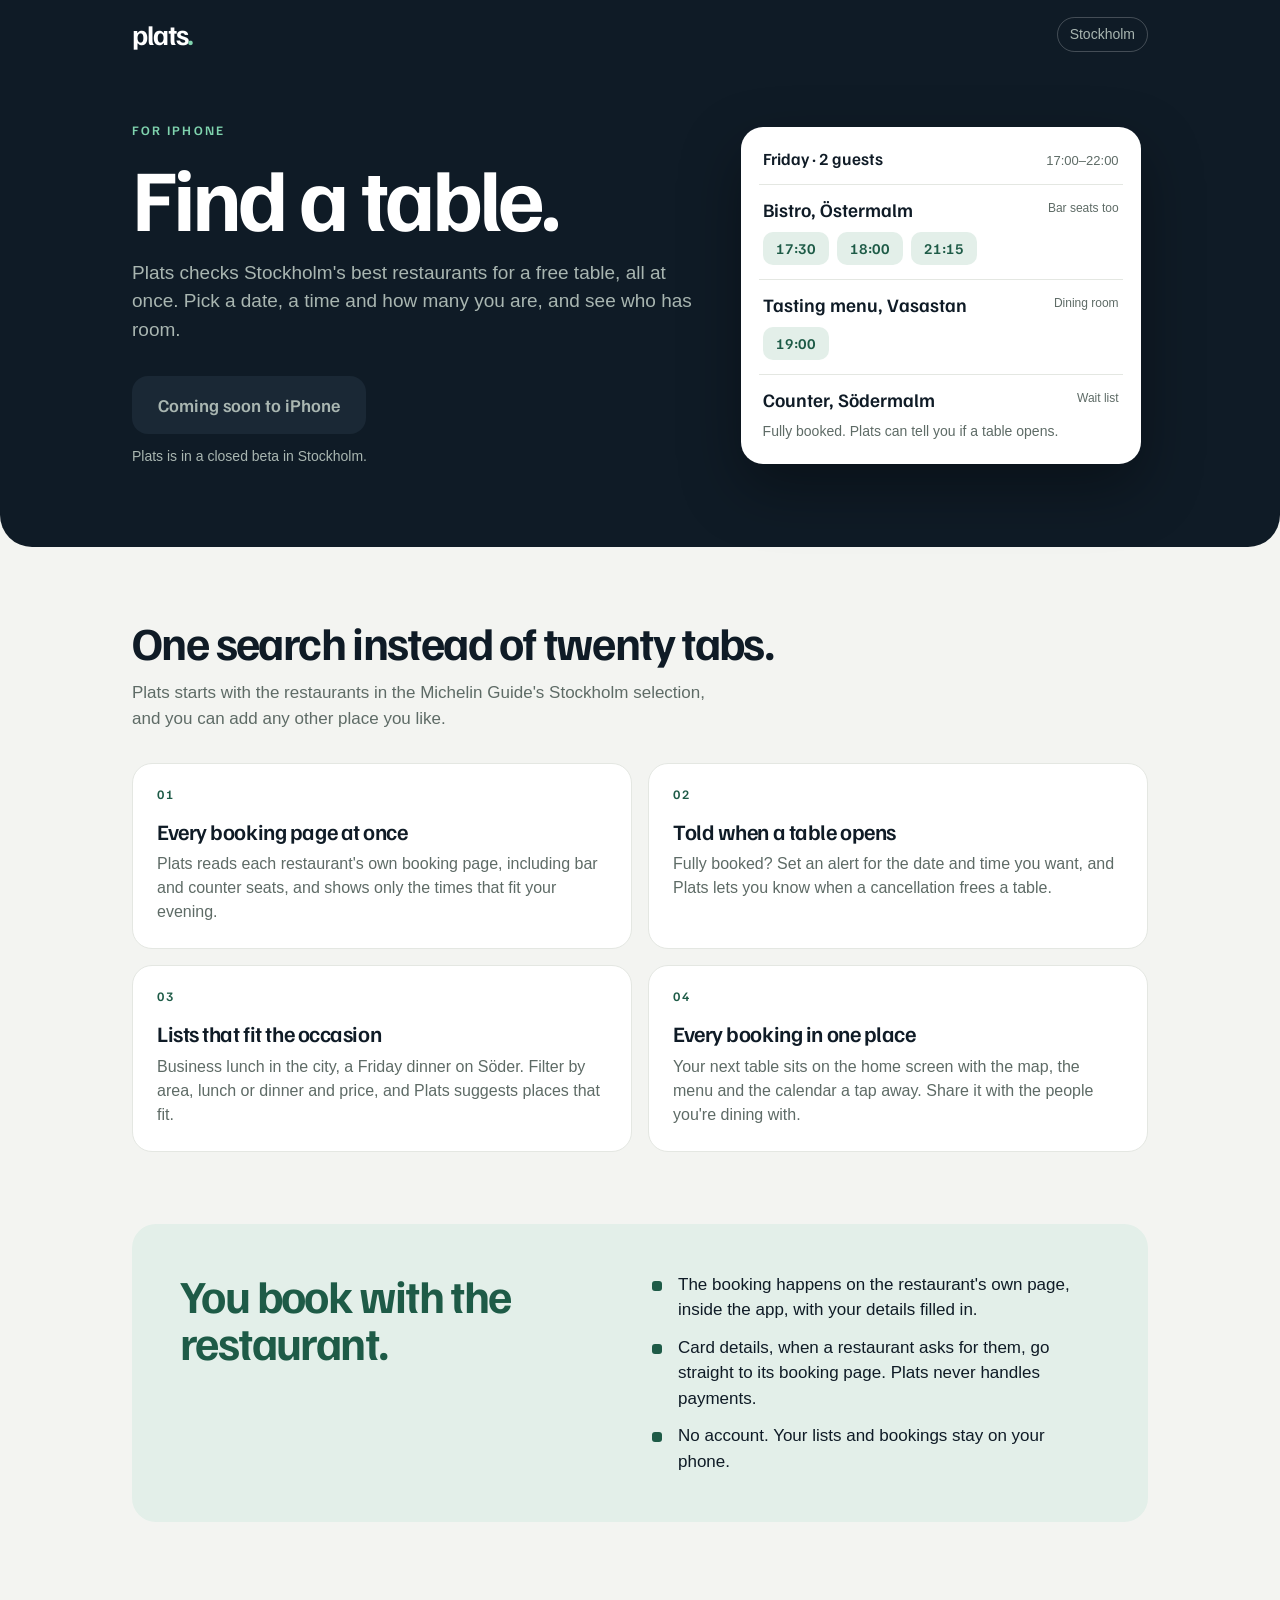
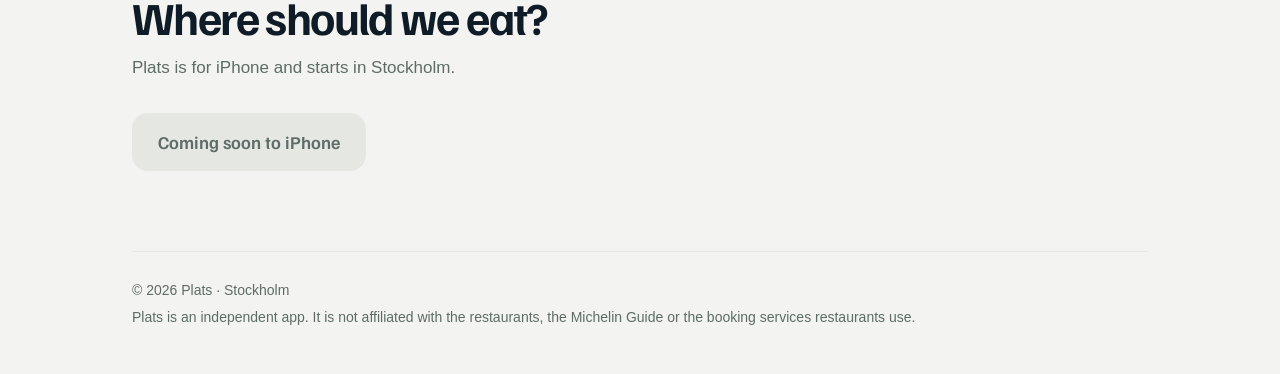
==== index.html @ fffbd5fb "Landing page, shared-booking page and app-link file for getplats.com Co-Authored-By: Claude Opus 5.5" ====
<!doctype html>
<html lang="en">
<head>
<meta charset="utf-8">
<meta name="viewport" content="width=device-width, initial-scale=1, viewport-fit=cover">
<title>Plats · Find a table in Stockholm</title>
<meta name="description" content="Plats checks Stockholm's best restaurants for a free table, all at once. Pick a date, a time and a party size, and see who has room.">
<meta name="theme-color" content="#0F1B26">
<meta property="og:title" content="Plats · Find a table in Stockholm">
<meta property="og:description" content="Every booking page on your list, checked at once.">
<meta property="og:image" content="https://getplats.com/assets/icon-512.png">
<meta property="og:url" content="https://getplats.com/">
<link rel="icon" href="assets/favicon-32.png" sizes="32x32">
<link rel="apple-touch-icon" href="assets/apple-touch-icon.png">
<link rel="preload" href="assets/fonts/FamiljenGrotesk-Bold.woff2" as="font" type="font/woff2" crossorigin>
<link rel="stylesheet" href="assets/site.css">
<script src="assets/config.js" defer></script>
</head>
<body>

<header class="hero">
  <div class="wrap">
    <div class="bar">
      <a class="wordmark" href="/">plats<i>.</i></a>
      <span class="pill">Stockholm</span>
    </div>

    <div class="hero-grid">
      <div>
        <p class="eyebrow">For iPhone</p>
        <h1>Find a table.</h1>
        <p class="lead">Plats checks Stockholm's best restaurants for a free table, all at once. Pick a date, a time and how many you are, and see who has room.</p>
        <a class="cta" data-get-app aria-disabled="true">
          <svg viewBox="0 0 20 20" aria-hidden="true"><path d="M10 3v10m0 0l-4-4m4 4l4-4M4 17h12" fill="none" stroke="currentColor" stroke-width="2" stroke-linecap="round" stroke-linejoin="round"/></svg>
          <span data-label>Coming soon to iPhone</span>
        </a>
        <p class="cta-note" data-get-app-note>Plats is in a closed beta in Stockholm.</p>
      </div>

      <div class="sample" aria-label="An example of search results">
        <div class="sample-head"><b>Friday · 2 guests</b><span>17:00–22:00</span></div>
        <div class="row">
          <div class="row-name">Bistro, Östermalm <small>Bar seats too</small></div>
          <div class="chips"><span class="chip">17:30</span><span class="chip">18:00</span><span class="chip">21:15</span></div>
        </div>
        <div class="row">
          <div class="row-name">Tasting menu, Vasastan <small>Dining room</small></div>
          <div class="chips"><span class="chip">19:00</span></div>
        </div>
        <div class="row">
          <div class="row-name">Counter, Södermalm <small>Wait list</small></div>
          <div class="row-muted">Fully booked. Plats can tell you if a table opens.</div>
        </div>
      </div>
    </div>
  </div>
</header>

<main class="wrap">
  <section>
    <h2>One search instead of twenty tabs.</h2>
    <p class="section-lead">Plats starts with the restaurants in the Michelin Guide's Stockholm selection, and you can add any other place you like.</p>
    <div class="features">
      <div class="feature">
        <div class="feature-num">01</div>
        <h3>Every booking page at once</h3>
        <p>Plats reads each restaurant's own booking page, including bar and counter seats, and shows only the times that fit your evening.</p>
      </div>
      <div class="feature">
        <div class="feature-num">02</div>
        <h3>Told when a table opens</h3>
        <p>Fully booked? Set an alert for the date and time you want, and Plats lets you know when a cancellation frees a table.</p>
      </div>
      <div class="feature">
        <div class="feature-num">03</div>
        <h3>Lists that fit the occasion</h3>
        <p>Business lunch in the city, a Friday dinner on Söder. Filter by area, lunch or dinner and price, and Plats suggests places that fit.</p>
      </div>
      <div class="feature">
        <div class="feature-num">04</div>
        <h3>Every booking in one place</h3>
        <p>Your next table sits on the home screen with the map, the menu and the calendar a tap away. Share it with the people you're dining with.</p>
      </div>
    </div>
  </section>

  <section>
    <div class="band">
      <h2>You book with the restaurant.</h2>
      <ul>
        <li>The booking happens on the restaurant's own page, inside the app, with your details filled in.</li>
        <li>Card details, when a restaurant asks for them, go straight to its booking page. Plats never handles payments.</li>
        <li>No account. Your lists and bookings stay on your phone.</li>
      </ul>
    </div>
  </section>

  <section class="closing">
    <h2>Where should we eat?</h2>
    <p class="section-lead">Plats is for iPhone and starts in Stockholm.</p>
    <a class="cta on-light" data-get-app aria-disabled="true">
      <svg viewBox="0 0 20 20" aria-hidden="true"><path d="M10 3v10m0 0l-4-4m4 4l4-4M4 17h12" fill="none" stroke="currentColor" stroke-width="2" stroke-linecap="round" stroke-linejoin="round"/></svg>
      <span data-label>Coming soon to iPhone</span>
    </a>
  </section>

  <footer>
    <p>© 2026 Plats · Stockholm</p>
    <p>Plats is an independent app. It is not affiliated with the restaurants, the Michelin Guide or the booking services restaurants use.</p>
  </footer>
</main>

</body>
</html>
---- assets/site.css ----
@font-face { font-family: "Familjen Grotesk"; src: url("fonts/FamiljenGrotesk-Medium.woff2") format("woff2"); font-weight: 500; font-display: swap; }
@font-face { font-family: "Familjen Grotesk"; src: url("fonts/FamiljenGrotesk-SemiBold.woff2") format("woff2"); font-weight: 600; font-display: swap; }
@font-face { font-family: "Familjen Grotesk"; src: url("fonts/FamiljenGrotesk-Bold.woff2") format("woff2"); font-weight: 700; font-display: swap; }

:root {
  --ink: #0F1B26;
  --ink-2: #1A2835;
  --pine: #1E5B47;
  --mint: #7FD3AE;
  --pine-tint: #E3EFE9;
  --ground: #F3F4F1;
  --card: #FFFFFF;
  --line: #E4E7E2;
  --text: #0F1B26;
  --muted: #5E6B66;
  --on-ink: #FFFFFF;
  --on-ink-muted: #A9B6B1;
  --display: "Familjen Grotesk", ui-sans-serif, system-ui, sans-serif;
  --body: -apple-system, BlinkMacSystemFont, "SF Pro Text", "Segoe UI", Roboto, "Helvetica Neue", Arial, sans-serif;
  color-scheme: light;
}

* { box-sizing: border-box; }
html { -webkit-text-size-adjust: 100%; }
body {
  margin: 0;
  background: var(--ground);
  color: var(--text);
  font: 17px/1.5 var(--body);
  -webkit-font-smoothing: antialiased;
}
a { color: var(--pine); }
img { max-width: 100%; display: block; }

.wrap { width: 100%; max-width: 1080px; margin: 0 auto; padding: 0 20px; }

/* Top bar */
.bar { display: flex; align-items: center; justify-content: space-between; height: 68px; }
.wordmark { font: 700 28px/1 var(--display); letter-spacing: -0.04em; color: inherit; text-decoration: none; }
.wordmark i { font-style: normal; color: var(--mint); }
.pill { font-size: 14px; padding: 6px 12px; border-radius: 999px; border: 1px solid rgba(255,255,255,0.22); color: var(--on-ink-muted); white-space: nowrap; }

/* Ink hero */
.hero { background: var(--ink); color: var(--on-ink); border-radius: 0 0 32px 32px; padding-bottom: 56px; }
.hero-grid { display: grid; gap: 40px; align-items: center; padding-top: 32px; }
.eyebrow { font: 600 13px/1 var(--display); letter-spacing: 0.16em; text-transform: uppercase; color: var(--mint); margin: 0 0 18px; }
h1 { font: 700 clamp(48px, 11vw, 88px)/0.95 var(--display); letter-spacing: -0.045em; margin: 0 0 20px; }
.lead { font-size: 19px; color: var(--on-ink-muted); max-width: 30em; margin: 0 0 32px; }

.cta { display: inline-flex; align-items: center; gap: 12px; min-height: 58px; padding: 0 26px; border-radius: 16px;
  background: var(--mint); color: var(--ink); font: 600 18px/1 var(--display); text-decoration: none; }
.cta svg { width: 20px; height: 20px; flex: none; }
.cta[aria-disabled="true"] { background: var(--ink-2); color: var(--on-ink-muted); cursor: default; }
.cta[aria-disabled="true"] svg { display: none; }
.cta.on-light { background: var(--pine); color: #fff; }
.cta.on-light[aria-disabled="true"] { background: var(--line); color: var(--muted); }
.cta-note { font-size: 14px; color: var(--on-ink-muted); margin: 12px 0 0; }

/* The sample result card in the hero */
.sample { background: var(--card); color: var(--text); border-radius: 22px; padding: 18px; box-shadow: 0 24px 60px rgba(0,0,0,0.35); max-width: 400px; width: 100%; justify-self: center; }
.sample-head { display: flex; justify-content: space-between; align-items: baseline; padding: 4px 4px 14px; border-bottom: 1px solid var(--line); }
.sample-head b { font: 600 17px/1.2 var(--display); }
.sample-head span { font-size: 13px; color: var(--muted); }
.row { padding: 14px 4px; border-bottom: 1px solid var(--line); }
.row:last-child { border-bottom: 0; padding-bottom: 4px; }
.row-name { display: flex; justify-content: space-between; gap: 8px; font: 600 19px/1.2 var(--display); margin-bottom: 10px; }
.row-name small { font: 400 12px/1.6 var(--body); color: var(--muted); white-space: nowrap; }
.chips { display: flex; flex-wrap: wrap; gap: 8px; }
.chip { font: 600 15px/1 var(--display); padding: 9px 13px; border-radius: 10px; background: var(--pine-tint); color: var(--pine); }
.row-muted { font-size: 14px; color: var(--muted); }
.sample-tag { display: block; text-align: center; font-size: 12px; color: var(--on-ink-muted); margin-top: 12px; }

/* Sections */
section { padding: 72px 0 0; }
h2 { font: 700 clamp(32px, 6vw, 46px)/1.02 var(--display); letter-spacing: -0.035em; margin: 0 0 14px; }
.section-lead { color: var(--muted); max-width: 34em; margin: 0 0 32px; }
.features { display: grid; gap: 12px; }
.feature { background: var(--card); border-radius: 20px; padding: 24px; border: 1px solid var(--line); }
.feature-num { font: 600 13px/1 var(--display); letter-spacing: 0.14em; color: var(--pine); margin-bottom: 18px; }
.feature h3 { font: 600 22px/1.15 var(--display); letter-spacing: -0.02em; margin: 0 0 8px; }
.feature p { margin: 0; color: var(--muted); font-size: 16px; }

.band { background: var(--pine-tint); border-radius: 24px; padding: 32px 24px; display: grid; gap: 20px; }
.band h2 { color: var(--pine); }
.band ul { margin: 0; padding: 0; list-style: none; display: grid; gap: 12px; }
.band li { padding-left: 28px; position: relative; }
.band li::before { content: ""; position: absolute; left: 2px; top: 9px; width: 10px; height: 10px; border-radius: 3px; background: var(--pine); }

.closing { text-align: left; padding: 72px 0 24px; }

footer { border-top: 1px solid var(--line); margin-top: 56px; padding: 28px 0 40px; color: var(--muted); font-size: 14px; }
footer p { margin: 0 0 6px; }

/* Shared booking page */
.ticket-wrap { padding: 28px 0 0; }
.ticket { background: var(--card); color: var(--text); border-radius: 24px; overflow: hidden; max-width: 520px; box-shadow: 0 24px 60px rgba(0,0,0,0.30); }
.ticket-top { padding: 26px 24px 22px; }
.ticket-from { font: 600 13px/1.3 var(--display); letter-spacing: 0.14em; text-transform: uppercase; color: var(--pine); margin: 0 0 14px; }
.ticket h1 { font-size: clamp(38px, 10vw, 54px); color: var(--ink); margin: 0 0 10px; overflow-wrap: anywhere; }
.when { font: 600 22px/1.25 var(--display); letter-spacing: -0.01em; margin: 0 0 6px; }
.party { color: var(--muted); margin: 0; }
.ticket-perf { border-top: 2px dashed var(--line); margin: 0 18px; }
.ticket-actions { padding: 18px 24px 24px; display: grid; gap: 10px; }
.btn { display: flex; align-items: center; justify-content: center; gap: 10px; min-height: 52px; border-radius: 14px;
  font: 600 17px/1 var(--display); text-decoration: none; border: 1px solid var(--line); color: var(--ink); background: var(--card); cursor: pointer; }
.btn.primary { background: var(--ink); color: #fff; border-color: var(--ink); }
.btn svg { width: 18px; height: 18px; }
.ticket-note { font-size: 14px; color: var(--muted); margin: 4px 0 0; }
.get { margin-top: 28px; max-width: 520px; }
.get h2 { font-size: 30px; color: var(--on-ink); margin-bottom: 8px; }
.get p { color: var(--on-ink-muted); margin: 0 0 20px; }

@media (min-width: 820px) {
  .wrap { padding: 0 32px; }
  .hero { padding-bottom: 80px; }
  .hero-grid { grid-template-columns: 1.15fr 0.85fr; padding-top: 56px; }
  .features { grid-template-columns: 1fr 1fr; gap: 16px; }
  .band { grid-template-columns: 1fr 1fr; padding: 48px; align-items: start; }
  .ticket-layout { display: grid; grid-template-columns: 1fr 1fr; gap: 48px; align-items: center; }
  .get { margin-top: 0; }
}

@media (prefers-reduced-motion: no-preference) {
  .cta, .btn { transition: transform 0.15s ease; }
  .cta:not([aria-disabled="true"]):active, .btn:active { transform: scale(0.98); }
}
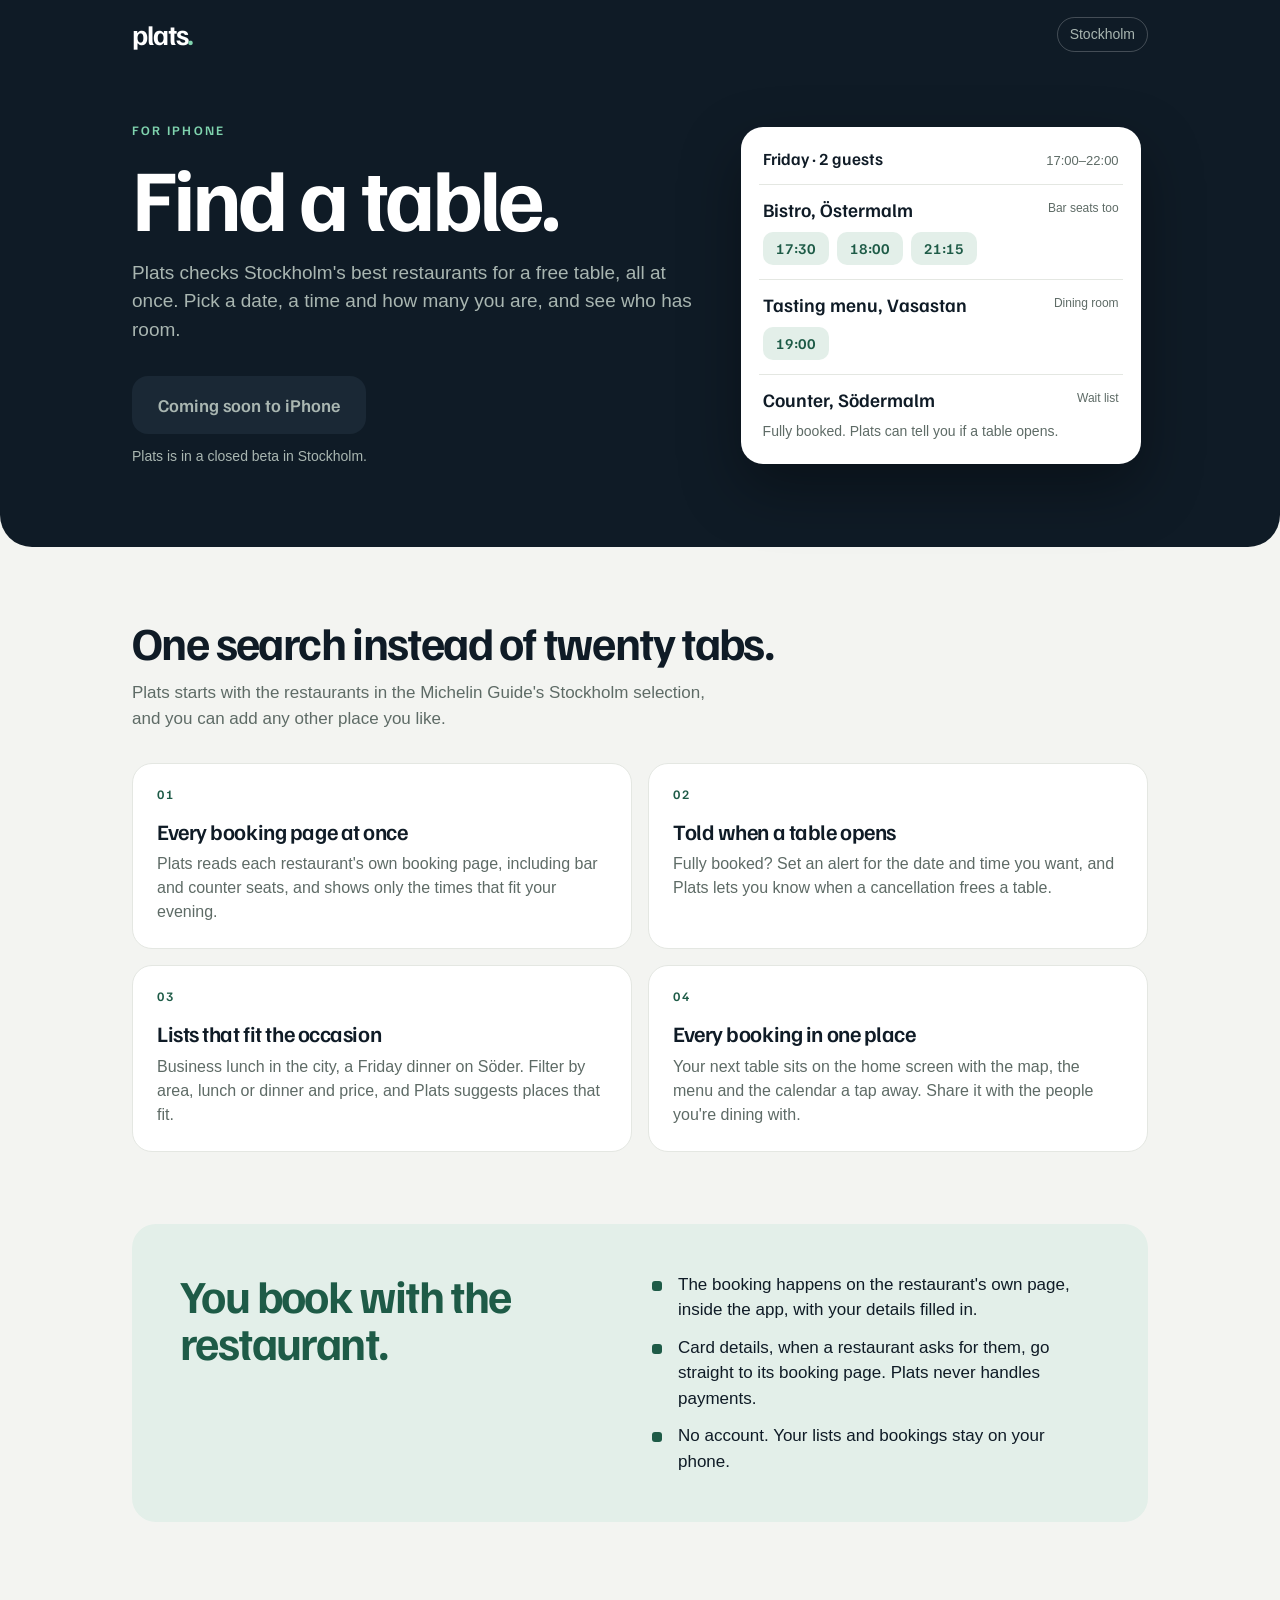
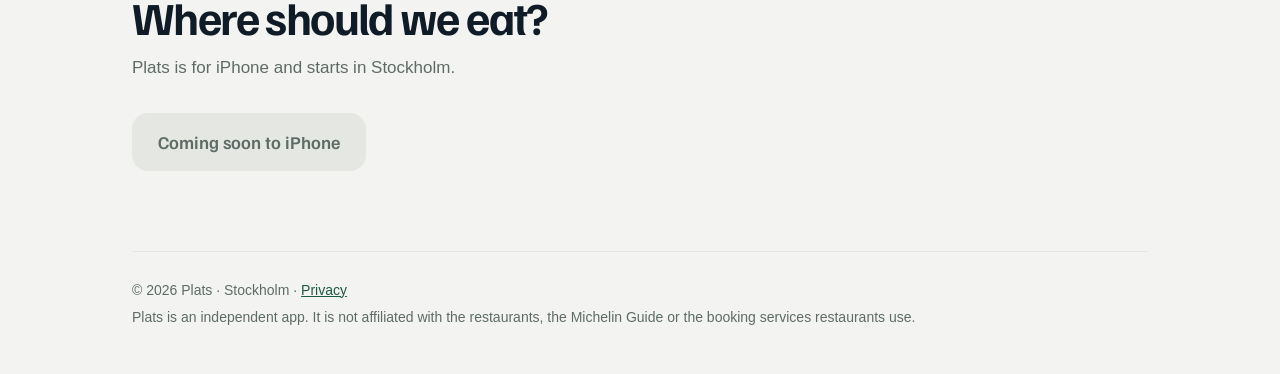
==== commit c68dd669: "Privacy policy, linked from the footer Co-Authored-By: Claude Opus 5.5 <noreply@anthropic.com> Claud" ====
--- a/index.html
+++ b/index.html
@@ -105,7 +105,7 @@
   </section>
 
   <footer>
-    <p>© 2026 Plats · Stockholm</p>
+    <p>© 2026 Plats · Stockholm · <a href="/privacy/">Privacy</a></p>
     <p>Plats is an independent app. It is not affiliated with the restaurants, the Michelin Guide or the booking services restaurants use.</p>
   </footer>
 </main>
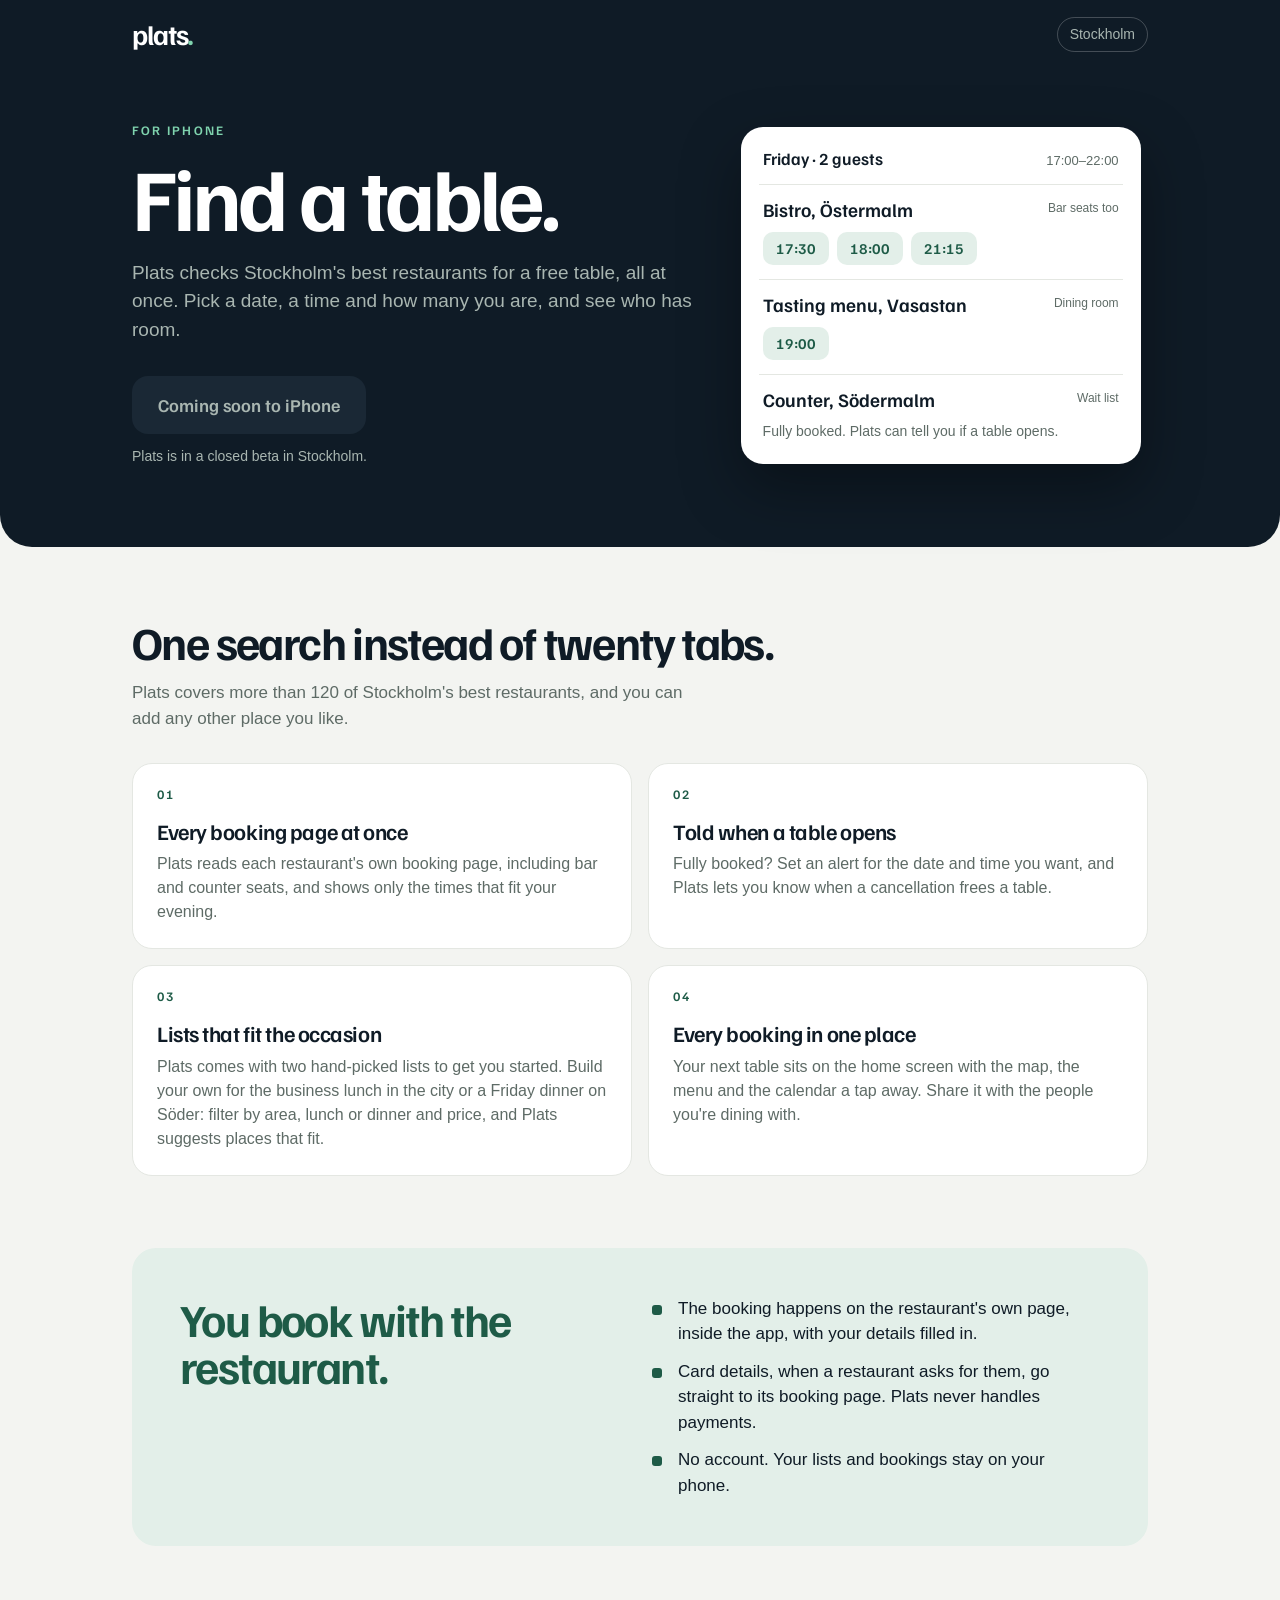
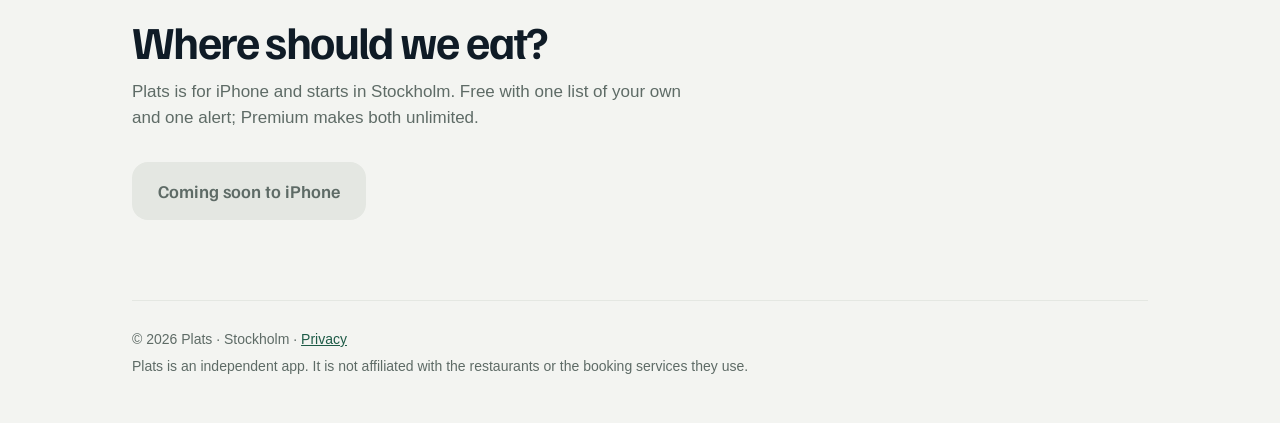
==== commit 7208bbdd: "Landing page: no Michelin mention; two hand-picked lists; free and Premium in a line Co-Authored-By:" ====
--- a/index.html
+++ b/index.html
@@ -59,7 +59,7 @@
 <main class="wrap">
   <section>
     <h2>One search instead of twenty tabs.</h2>
-    <p class="section-lead">Plats starts with the restaurants in the Michelin Guide's Stockholm selection, and you can add any other place you like.</p>
+    <p class="section-lead">Plats covers more than 120 of Stockholm's best restaurants, and you can add any other place you like.</p>
     <div class="features">
       <div class="feature">
         <div class="feature-num">01</div>
@@ -74,7 +74,7 @@
       <div class="feature">
         <div class="feature-num">03</div>
         <h3>Lists that fit the occasion</h3>
-        <p>Business lunch in the city, a Friday dinner on Söder. Filter by area, lunch or dinner and price, and Plats suggests places that fit.</p>
+        <p>Plats comes with two hand-picked lists to get you started. Build your own for the business lunch in the city or a Friday dinner on Söder: filter by area, lunch or dinner and price, and Plats suggests places that fit.</p>
       </div>
       <div class="feature">
         <div class="feature-num">04</div>
@@ -97,7 +97,7 @@
 
   <section class="closing">
     <h2>Where should we eat?</h2>
-    <p class="section-lead">Plats is for iPhone and starts in Stockholm.</p>
+    <p class="section-lead">Plats is for iPhone and starts in Stockholm. Free with one list of your own and one alert; Premium makes both unlimited.</p>
     <a class="cta on-light" data-get-app aria-disabled="true">
       <svg viewBox="0 0 20 20" aria-hidden="true"><path d="M10 3v10m0 0l-4-4m4 4l4-4M4 17h12" fill="none" stroke="currentColor" stroke-width="2" stroke-linecap="round" stroke-linejoin="round"/></svg>
       <span data-label>Coming soon to iPhone</span>
@@ -106,7 +106,7 @@
 
   <footer>
     <p>© 2026 Plats · Stockholm · <a href="/privacy/">Privacy</a></p>
-    <p>Plats is an independent app. It is not affiliated with the restaurants, the Michelin Guide or the booking services restaurants use.</p>
+    <p>Plats is an independent app. It is not affiliated with the restaurants or the booking services they use.</p>
   </footer>
 </main>
 
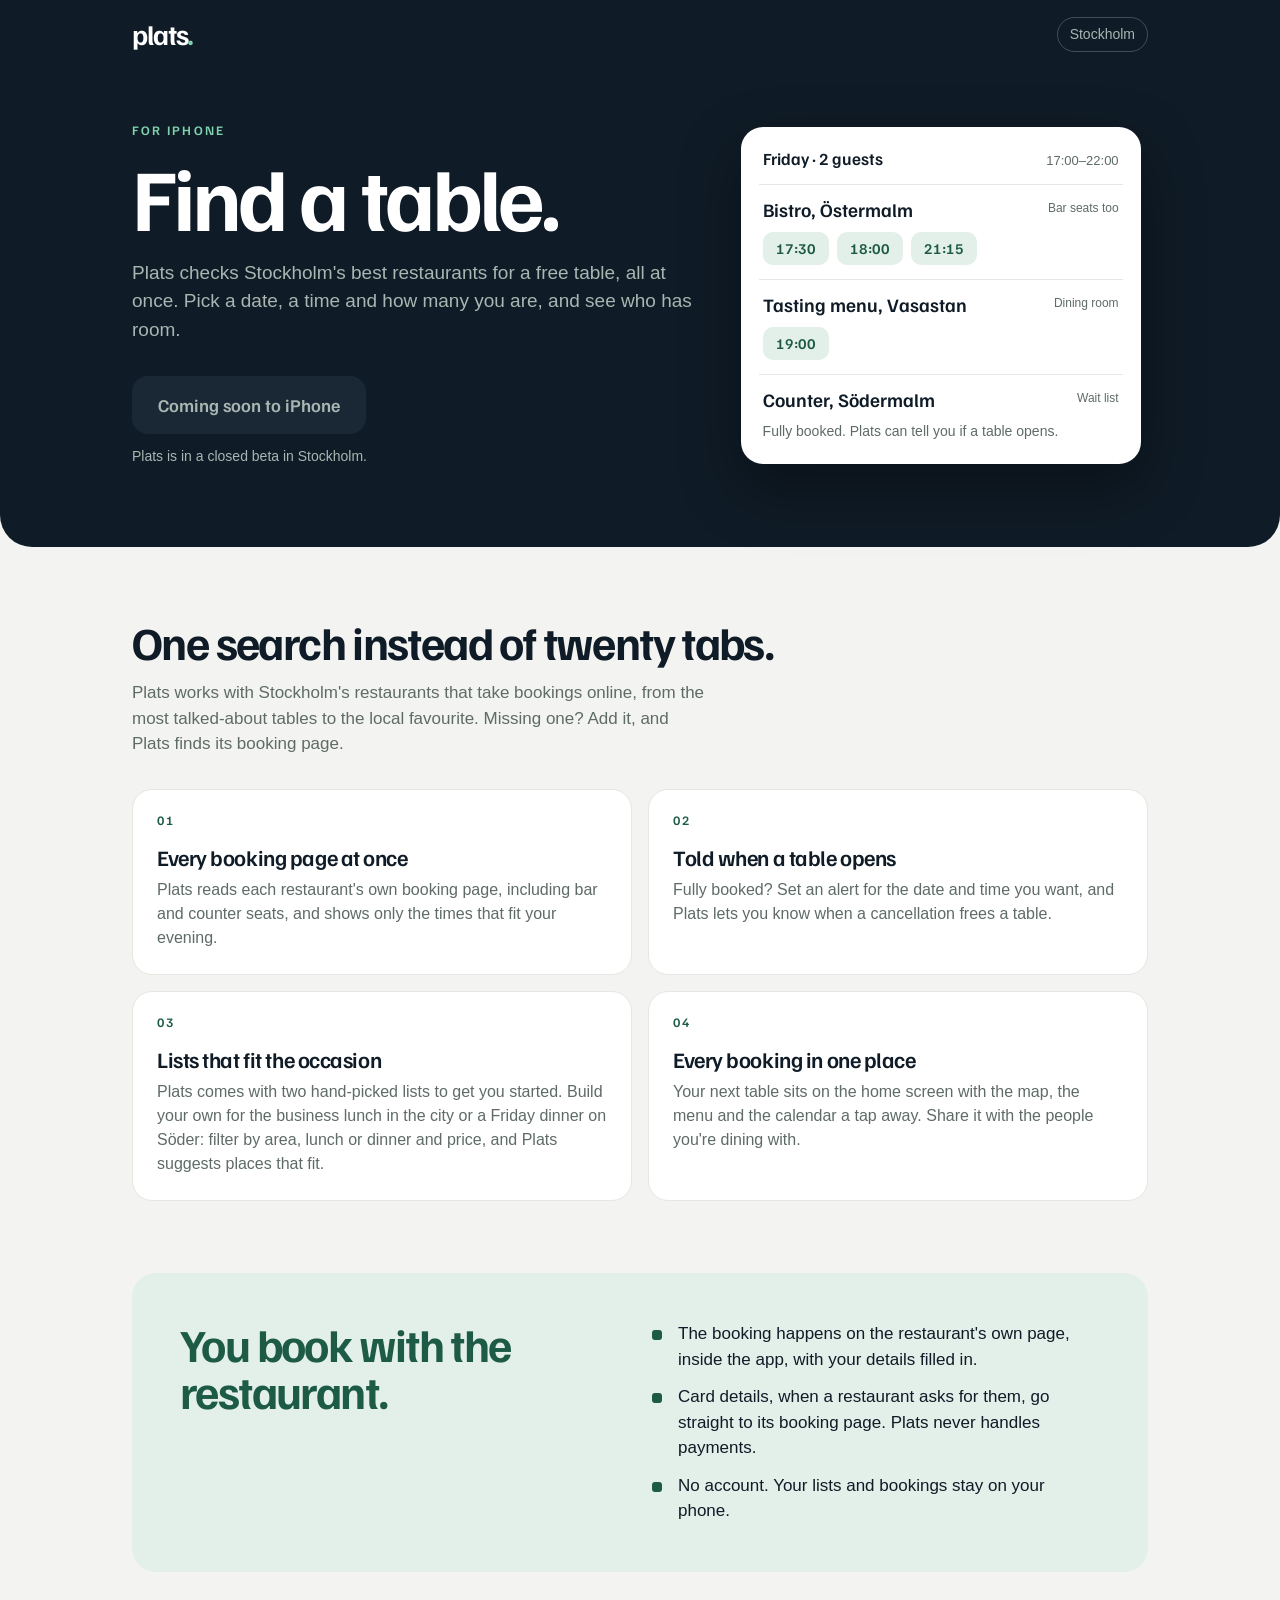
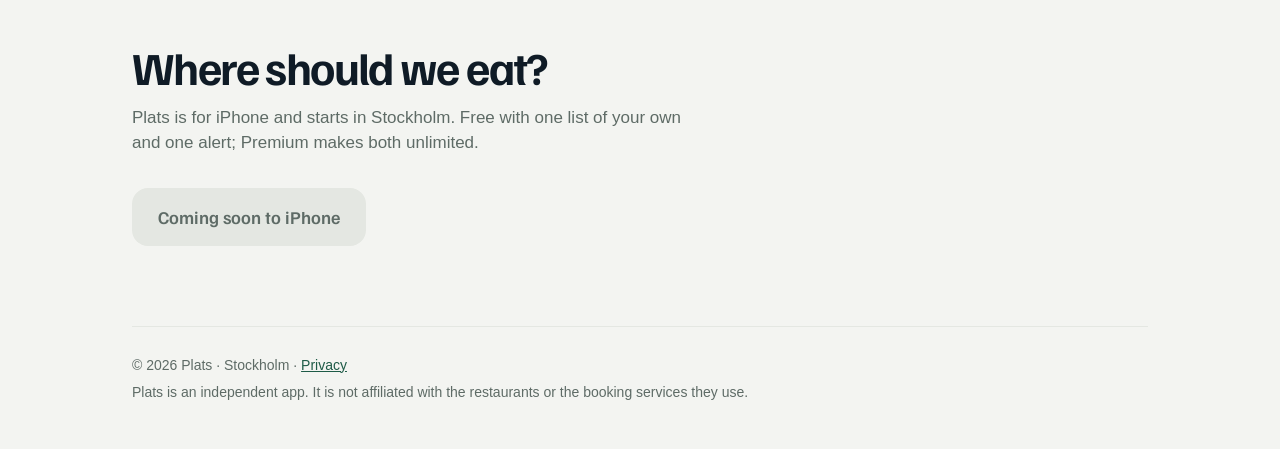
==== commit deac9f95: "Landing page: no restaurant count Co-Authored-By: Claude Opus 5.5 <noreply@anthropic.com> Claude-Ses" ====
--- a/index.html
+++ b/index.html
@@ -59,7 +59,7 @@
 <main class="wrap">
   <section>
     <h2>One search instead of twenty tabs.</h2>
-    <p class="section-lead">Plats covers more than 120 of Stockholm's best restaurants, and you can add any other place you like.</p>
+    <p class="section-lead">Plats works with Stockholm's restaurants that take bookings online, from the most talked-about tables to the local favourite. Missing one? Add it, and Plats finds its booking page.</p>
     <div class="features">
       <div class="feature">
         <div class="feature-num">01</div>
